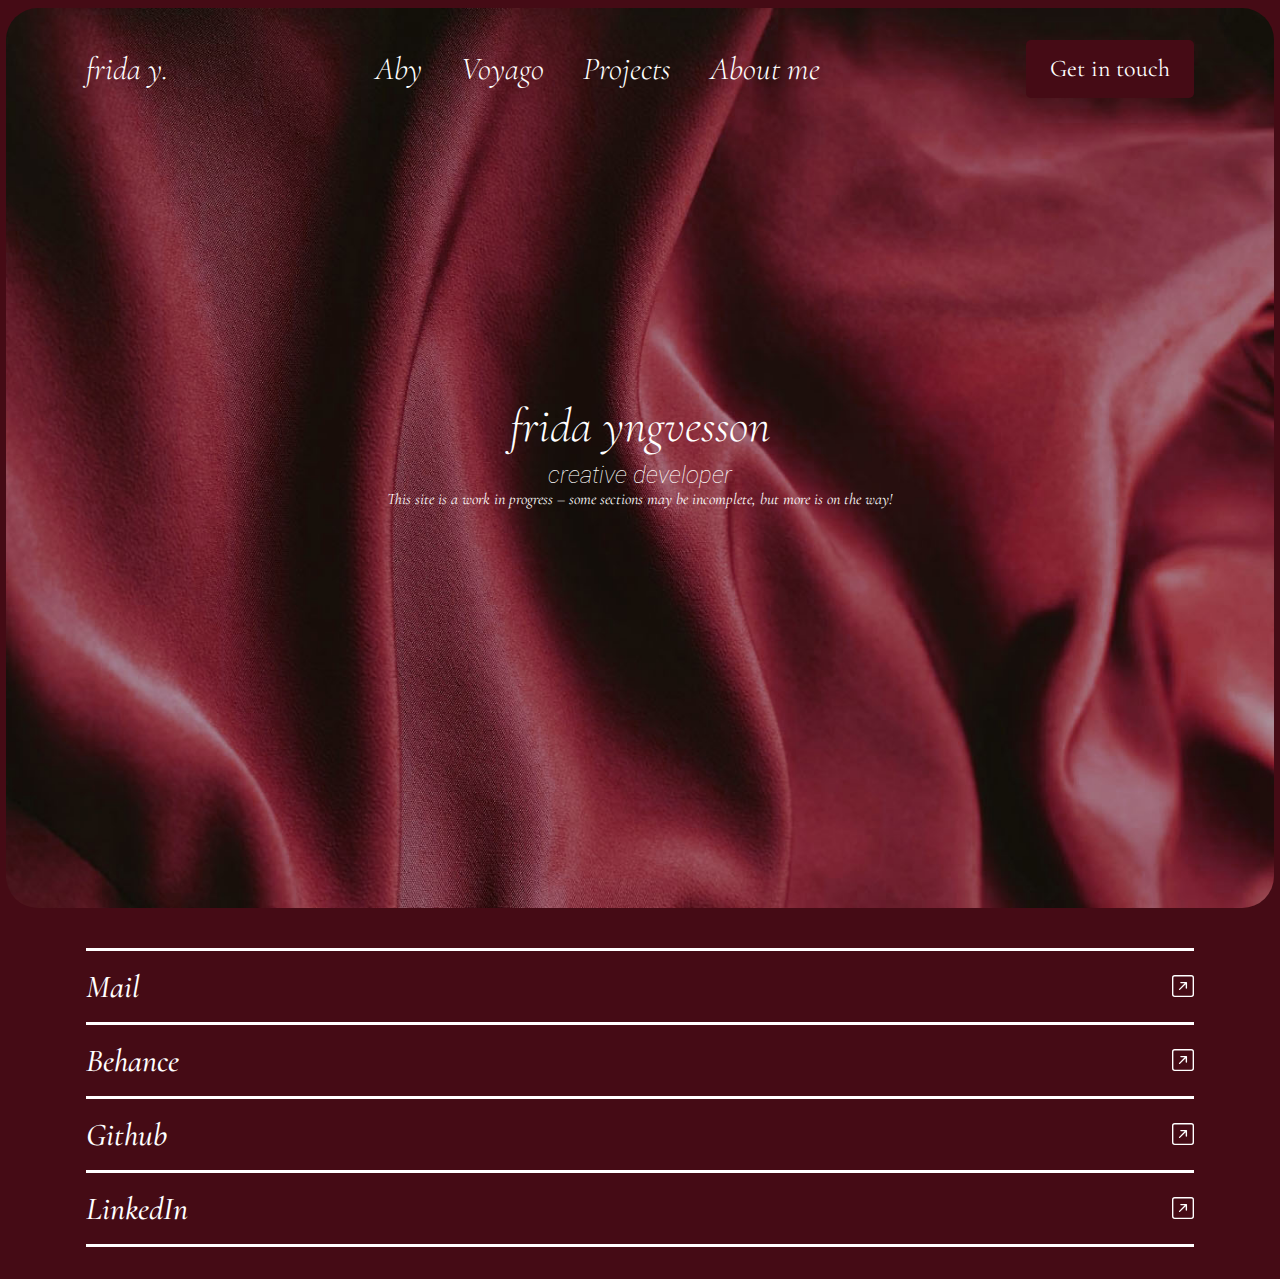
==== index.html @ 57c2e0b3 "Initial commit" ====
<!DOCTYPE html>
<html lang="en">

<head>
    <meta charset="UTF-8">
    <meta name="viewport" content="width=device-width, initial-scale=1.0">
    <link rel="stylesheet" href="style.css">
    <link rel="preconnect" href="https://fonts.googleapis.com">
    <link rel="preconnect" href="https://fonts.gstatic.com" crossorigin>
    <link
        href="https://fonts.googleapis.com/css2?family=Cormorant+Garamond:ital,wght@0,300;0,400;0,500;0,600;0,700;1,300;1,400;1,500;1,600;1,700&family=Roboto:ital,wght@0,100;0,300;0,400;0,500;0,700;0,900;1,100;1,300;1,400;1,500;1,700;1,900&display=swap"
        rel="stylesheet">
    <title>Frida - Portfolio</title>
</head>


<body>
    <section class="main-background-clr">
        <header class="full-width-header">
            <div class="container">

                <div class="navbar">
                    <a href="index.html">frida y.</a>

                    <nav class="main-nav">
                        <a href="project-aby.html">Aby</a>
                        <a href="project-voyago.html">Voyago</a>
                        <a href="/projects.html">Projects</a>
                        <a href="#">About me</a>
                    </nav>

                    <button class="btn-contact">Get in touch</button>
                </div>

                <div class="header-content">
                    <h1>frida yngvesson</h1>
                    <p>creative developer</p>
                    <span>This site is a work in progress – some sections may be incomplete, but more is on the way!</span>
                </div>


            </div>
        </header>
    </section>

 
<footer>
    <section class="main-background-clr contact-section">
        <div class="container">
            <div class="lined-div-top"><a href="#">Mail</a>
                <a href="#"><svg xmlns="http://www.w3.org/2000/svg" width="22" height="22" fill="currentColor" class="bi bi-arrow-up-right-square" viewBox="0 0 16 16">
                    <path fill-rule="evenodd" d="M15 2a1 1 0 0 0-1-1H2a1 1 0 0 0-1 1v12a1 1 0 0 0 1 1h12a1 1 0 0 0 1-1zM0 2a2 2 0 0 1 2-2h12a2 2 0 0 1 2 2v12a2 2 0 0 1-2 2H2a2 2 0 0 1-2-2zm5.854 8.803a.5.5 0 1 1-.708-.707L9.243 6H6.475a.5.5 0 1 1 0-1h3.975a.5.5 0 0 1 .5.5v3.975a.5.5 0 1 1-1 0V6.707z"/>
                  </svg></a>
            </div>
            <div class="lined-div-top"><a href="#">Behance</a>
                <a href="#"><svg xmlns="http://www.w3.org/2000/svg" width="22" height="22" fill="currentColor" class="bi bi-arrow-up-right-square" viewBox="0 0 16 16">
                    <path fill-rule="evenodd" d="M15 2a1 1 0 0 0-1-1H2a1 1 0 0 0-1 1v12a1 1 0 0 0 1 1h12a1 1 0 0 0 1-1zM0 2a2 2 0 0 1 2-2h12a2 2 0 0 1 2 2v12a2 2 0 0 1-2 2H2a2 2 0 0 1-2-2zm5.854 8.803a.5.5 0 1 1-.708-.707L9.243 6H6.475a.5.5 0 1 1 0-1h3.975a.5.5 0 0 1 .5.5v3.975a.5.5 0 1 1-1 0V6.707z"/>
                  </svg></a>
            </div>
            <div class="lined-div-top"><a href="#">Github</a>
                <a href="#"><svg xmlns="http://www.w3.org/2000/svg" width="22" height="22" fill="currentColor" class="bi bi-arrow-up-right-square" viewBox="0 0 16 16">
                    <path fill-rule="evenodd" d="M15 2a1 1 0 0 0-1-1H2a1 1 0 0 0-1 1v12a1 1 0 0 0 1 1h12a1 1 0 0 0 1-1zM0 2a2 2 0 0 1 2-2h12a2 2 0 0 1 2 2v12a2 2 0 0 1-2 2H2a2 2 0 0 1-2-2zm5.854 8.803a.5.5 0 1 1-.708-.707L9.243 6H6.475a.5.5 0 1 1 0-1h3.975a.5.5 0 0 1 .5.5v3.975a.5.5 0 1 1-1 0V6.707z"/>
                  </svg></a>
            </div>
            <div class="lined-div-top lined-div-bottom"><a href="#">LinkedIn</a>
                <a href="#"><svg xmlns="http://www.w3.org/2000/svg" width="22" height="22" fill="currentColor" class="bi bi-arrow-up-right-square" viewBox="0 0 16 16">
                    <path fill-rule="evenodd" d="M15 2a1 1 0 0 0-1-1H2a1 1 0 0 0-1 1v12a1 1 0 0 0 1 1h12a1 1 0 0 0 1-1zM0 2a2 2 0 0 1 2-2h12a2 2 0 0 1 2 2v12a2 2 0 0 1-2 2H2a2 2 0 0 1-2-2zm5.854 8.803a.5.5 0 1 1-.708-.707L9.243 6H6.475a.5.5 0 1 1 0-1h3.975a.5.5 0 0 1 .5.5v3.975a.5.5 0 1 1-1 0V6.707z"/>
                  </svg></a>
            </div>
        </div>
    </section>
</footer>


    <script src="script.js"></script>
</body>

</html>
---- style.css ----
:root {
    --clr-primary: rgb(69, 11, 21);
    --clr-secondary: rgb(255, 255, 255);;
    --clr-accent: white;

    --clr-body-h: black;
    --clr-body-p: black;
}

*, *::before, *::after {
    margin: 0;
    padding: 0;
    box-sizing: border-box;

}

/* General link styling */
* a {
    text-decoration: none; /* Removes underline */
    color: var(--clr-secondary); /* Default link color */
    font-weight: 500; /* Slightly bolder text for emphasis */
}

/* Hover state: changes color on hover */
a:hover {
    color: rgb(219, 112, 147); /* Darker shade for hover */
    text-decoration: underline; /* Adds underline for clarity */
}

/* Active state: when the link is being clicked */
a:active {
    color: rgb(139, 0, 70); /* Even darker shade for active */
    text-decoration: none; /* No underline when active */
}

/* Visited state: styling for links that have been clicked */
a:visited {
    color: rgb(255, 255, 255); /* A subtle gray for visited links */
}

/* Focus state: for keyboard navigation (accessibility) */
a:focus {
    outline: 2px dashed var(--clr-secondary); /* Adds a focus outline */
    outline-offset: 0.7rem; /* Keeps outline slightly away from the text */
}


body {
    font-family: "cormorant garamond", serif;
    font-weight: 400;
    font-style: italic;
}

.container {
    width: 100%;
    margin: 0 auto;
    padding-inline: 1rem;

    @media (width > 768px) {
        max-width: 720px;
    }
    @media (width > 992px) {
        max-width: 960px;
    }
    @media (width > 1200px) {
        max-width: 1140px;
    }
    @media (width > 1400px) {
        max-width: 1320px;
    }
}

.main-background-clr {
    background-color: var(--clr-primary);
    padding-block: .5rem;
    
   
}

/* Allmänt för headern */
.full-width-header {
    width: 99%; /* Gör headern lika bred som viewport */
    margin: 0 auto; /* Centers the div horizontally */
    height: 100svh; /* Ställ in höjden (justera efter behov) */
    padding-top: 2rem;
    background-image: url("Images/satin-brown\ copy.jpg"); /* Lägg till din bakgrundsbild */
    background-size: cover; /* Gör så att bilden täcker hela ytan */
    background-position: center; /* Centrera bilden */
    background-repeat: no-repeat; /* Undvik att bilden upprepas */
    transition: background-position 0.1s ease; /* Lägger till en smidig övergång för bakgrundspositionen */
    border-radius: 2rem;
    position: relative; /* För att kunna centrera det inre innehållet */
}

.full-width-header.warped {
    filter: blur(5px) brightness(0.8); /* Skapa en suddig effekt när bakgrunden förvrängs */
}



/* Ny div för centrerad text */
.header-content {
    position: absolute; /* Gör att den kan positioneras relativt föräldern */
    top: 50%; /* Positionera vertikalt i mitten */
    left: 50%; /* Positionera horisontellt i mitten */
    transform: translate(-50%, -50%); /* Justera så att den verkligen är centrerad */
    text-align: center; /* Centrerar texten horisontellt */
    color: white; /* Vit textfärg så den syns på mörk bakgrund */
}

.header-content h1 {
    font-size: 3rem; /* Större rubrik */
    margin-bottom: 1rem; /* Utrymme under rubriken */
    font-weight: 100;
    line-height: 2.3rem;
    
}

.header-content p {
    font-size: 1.5rem; /* Lite mindre text */
    font-family: "roboto", serif;
    font-weight: 100;
    
}



.navbar {
    display: flex;
    margin-bottom: 4rem;
    /* color: rgb(255, 255, 255); */
    justify-content: space-between; /* Utrymme mellan länkar och knapp */
    align-items: center;

    a {
        font-size: 2rem; 
        font-weight: 100;
    }
}

.main-nav {
    margin-inline: 2rem;
    font-size: 2rem;
    text-align: center;
    
    a {
        margin-inline: 1rem;
        
    }
    
}

.btn-contact {
    background-color: var(--clr-primary);
    color: var(--clr-secondary);
    font-size: 1.5rem;
    font-family: "cormorant garamond", serif;
    padding: .9rem 1.5rem;
    border-radius: 5px;
    border: none;
    cursor: pointer;
}

.btn-contact:hover {
    background-color: var(--clr-secondary); /* Ändrar bakgrundsfärgen vid hover */
    color: var(--clr-primary); /* Ändrar textfärgen vid hover */
    transition: background-color 0.3s ease, color 0.3s ease; /* Smidig övergång */
}


/* Disabled link (if necessary) */
/* a[disabled] {
    color: #aaa;
    pointer-events: none;
    cursor: not-allowed; 
} */

.contact-section {
    padding-block: 2rem;
    font-size: 2rem;


}

.lined-div-bottom{
    padding-block: 1rem;
    border-bottom: .2rem solid white;
}

.lined-div-top {
    display: flex;
    justify-content: space-between;
    align-items: center;
    padding: 10px 0; /* Valfritt för att skapa mellanrum */
    padding-block: 1rem;

    border-top: .2rem solid white;
}

.lined-div-top a {
    text-decoration: none; /* Valfritt för att ta bort understrykning */
  
}






@media (max-width: 576px ) {
    /* Header */
    .navbar {
        display: none;
       
    }

}
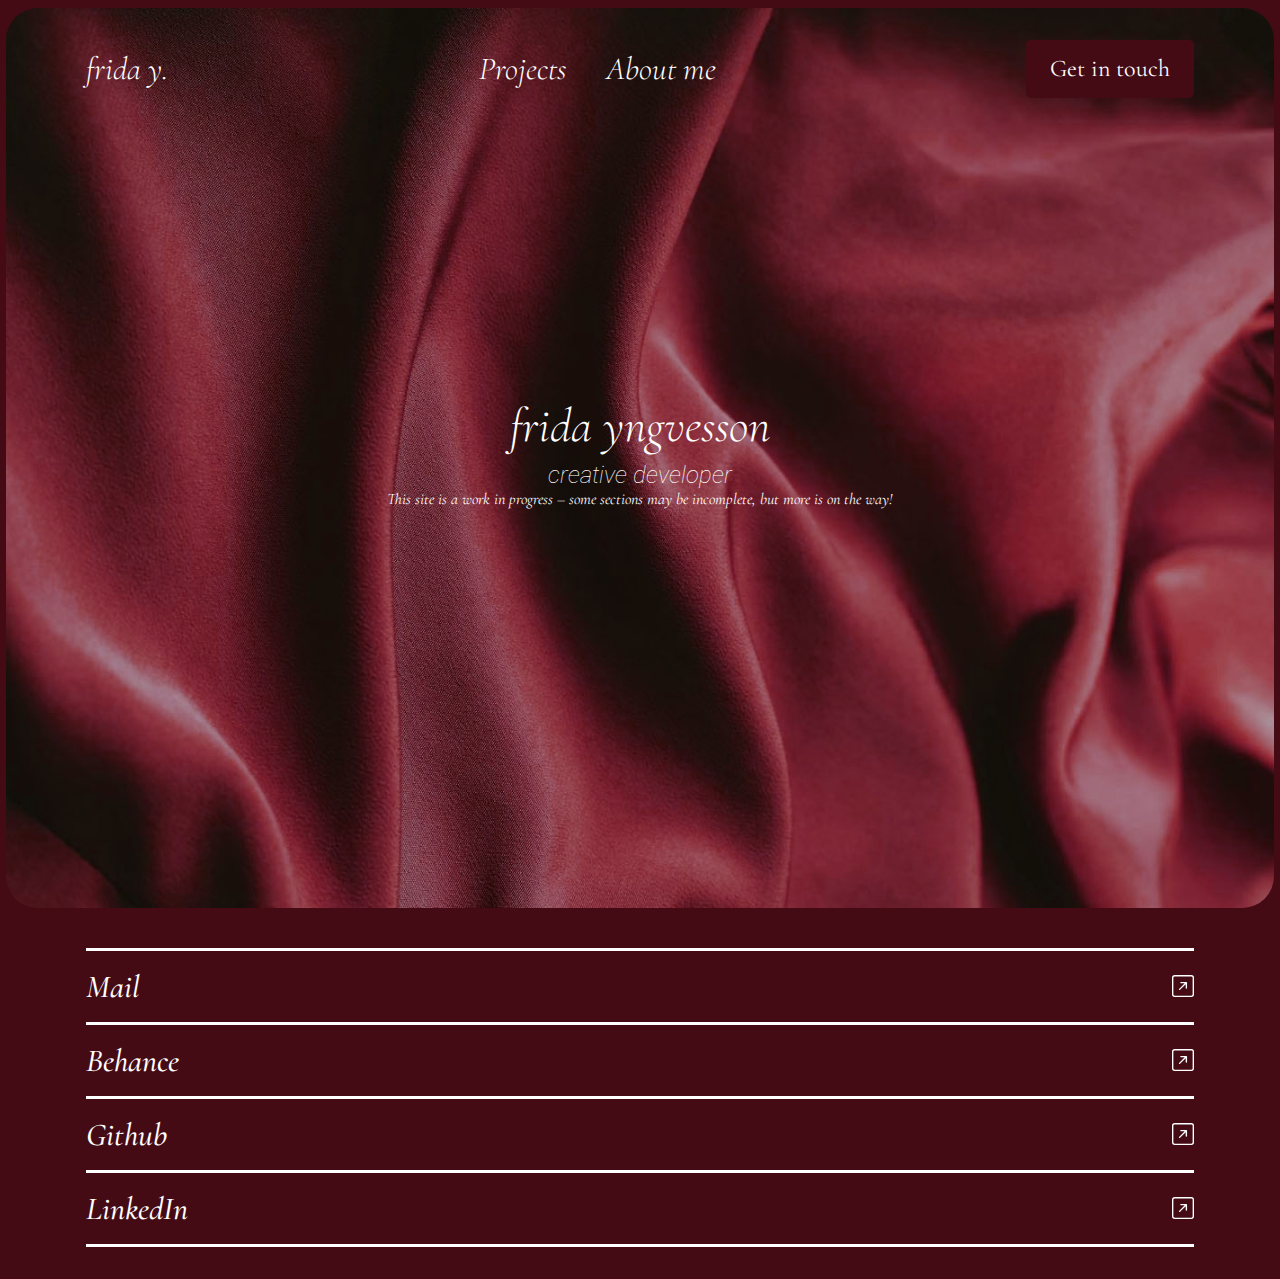
==== commit 70ecbcc9: "Updated project descriptions and added mailto link" ====
--- a/index.html
+++ b/index.html
@@ -23,8 +23,6 @@
                     <a href="index.html">frida y.</a>
 
                     <nav class="main-nav">
-                        <a href="project-aby.html">Aby</a>
-                        <a href="project-voyago.html">Voyago</a>
                         <a href="/projects.html">Projects</a>
                         <a href="#">About me</a>
                     </nav>
@@ -47,22 +45,22 @@
 <footer>
     <section class="main-background-clr contact-section">
         <div class="container">
-            <div class="lined-div-top"><a href="#">Mail</a>
+            <div class="lined-div-top"><a href="mailto:fridayngvesson1@gmail.com">Mail</a>
                 <a href="#"><svg xmlns="http://www.w3.org/2000/svg" width="22" height="22" fill="currentColor" class="bi bi-arrow-up-right-square" viewBox="0 0 16 16">
                     <path fill-rule="evenodd" d="M15 2a1 1 0 0 0-1-1H2a1 1 0 0 0-1 1v12a1 1 0 0 0 1 1h12a1 1 0 0 0 1-1zM0 2a2 2 0 0 1 2-2h12a2 2 0 0 1 2 2v12a2 2 0 0 1-2 2H2a2 2 0 0 1-2-2zm5.854 8.803a.5.5 0 1 1-.708-.707L9.243 6H6.475a.5.5 0 1 1 0-1h3.975a.5.5 0 0 1 .5.5v3.975a.5.5 0 1 1-1 0V6.707z"/>
                   </svg></a>
             </div>
-            <div class="lined-div-top"><a href="#">Behance</a>
+            <div class="lined-div-top"><a href="https://www.behance.net/fridayngvesson">Behance</a>
                 <a href="#"><svg xmlns="http://www.w3.org/2000/svg" width="22" height="22" fill="currentColor" class="bi bi-arrow-up-right-square" viewBox="0 0 16 16">
                     <path fill-rule="evenodd" d="M15 2a1 1 0 0 0-1-1H2a1 1 0 0 0-1 1v12a1 1 0 0 0 1 1h12a1 1 0 0 0 1-1zM0 2a2 2 0 0 1 2-2h12a2 2 0 0 1 2 2v12a2 2 0 0 1-2 2H2a2 2 0 0 1-2-2zm5.854 8.803a.5.5 0 1 1-.708-.707L9.243 6H6.475a.5.5 0 1 1 0-1h3.975a.5.5 0 0 1 .5.5v3.975a.5.5 0 1 1-1 0V6.707z"/>
                   </svg></a>
             </div>
-            <div class="lined-div-top"><a href="#">Github</a>
+            <div class="lined-div-top"><a href="https://github.com/fridayngvesson">Github</a>
                 <a href="#"><svg xmlns="http://www.w3.org/2000/svg" width="22" height="22" fill="currentColor" class="bi bi-arrow-up-right-square" viewBox="0 0 16 16">
                     <path fill-rule="evenodd" d="M15 2a1 1 0 0 0-1-1H2a1 1 0 0 0-1 1v12a1 1 0 0 0 1 1h12a1 1 0 0 0 1-1zM0 2a2 2 0 0 1 2-2h12a2 2 0 0 1 2 2v12a2 2 0 0 1-2 2H2a2 2 0 0 1-2-2zm5.854 8.803a.5.5 0 1 1-.708-.707L9.243 6H6.475a.5.5 0 1 1 0-1h3.975a.5.5 0 0 1 .5.5v3.975a.5.5 0 1 1-1 0V6.707z"/>
                   </svg></a>
             </div>
-            <div class="lined-div-top lined-div-bottom"><a href="#">LinkedIn</a>
+            <div class="lined-div-top lined-div-bottom"><a href="www.linkedin.com/in/frida-yngvesson">LinkedIn</a>
                 <a href="#"><svg xmlns="http://www.w3.org/2000/svg" width="22" height="22" fill="currentColor" class="bi bi-arrow-up-right-square" viewBox="0 0 16 16">
                     <path fill-rule="evenodd" d="M15 2a1 1 0 0 0-1-1H2a1 1 0 0 0-1 1v12a1 1 0 0 0 1 1h12a1 1 0 0 0 1-1zM0 2a2 2 0 0 1 2-2h12a2 2 0 0 1 2 2v12a2 2 0 0 1-2 2H2a2 2 0 0 1-2-2zm5.854 8.803a.5.5 0 1 1-.708-.707L9.243 6H6.475a.5.5 0 1 1 0-1h3.975a.5.5 0 0 1 .5.5v3.975a.5.5 0 1 1-1 0V6.707z"/>
                   </svg></a>
--- a/style.css
+++ b/style.css
@@ -207,14 +207,14 @@
 
 
 
-@media (max-width: 576px ) {
-    /* Header */
+/* @media (max-width: 576px ) {
+    
     .navbar {
         display: none;
        
     }
 
-}
-
-
-
+} */
+
+
+
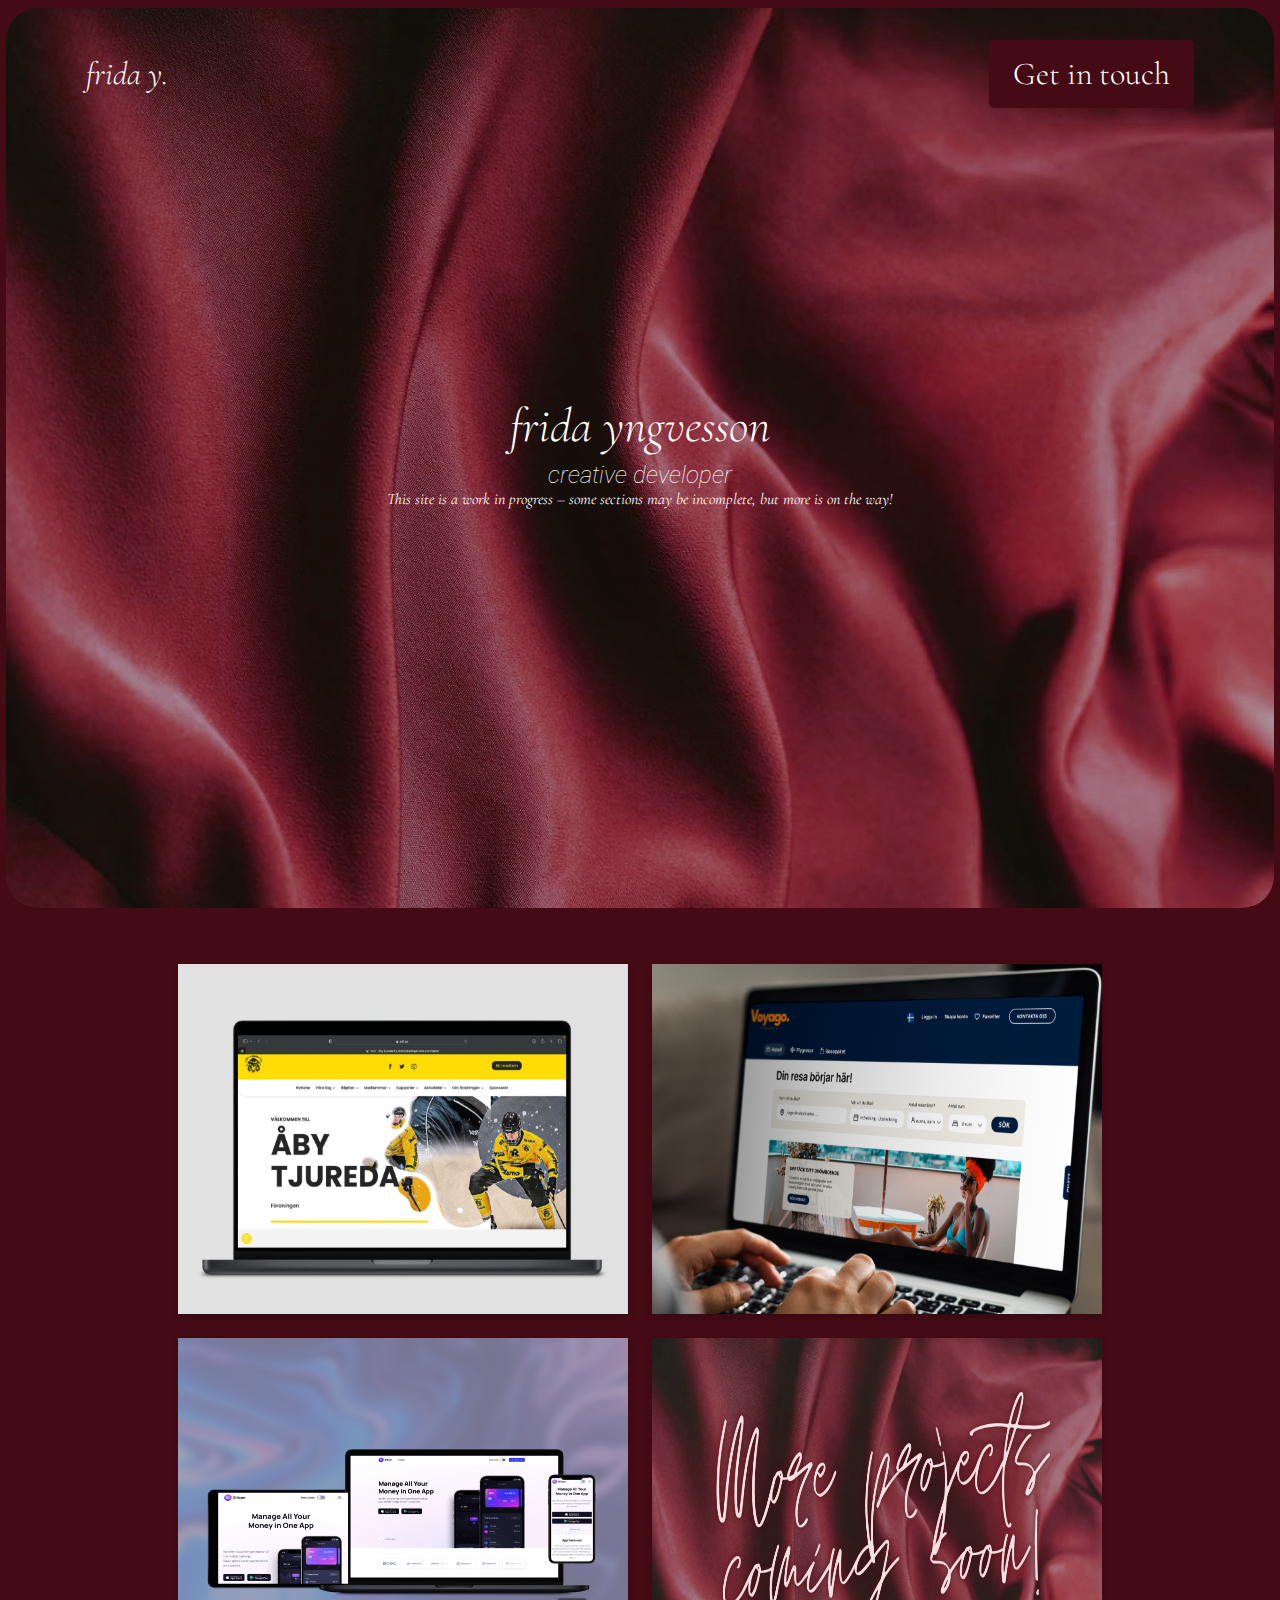
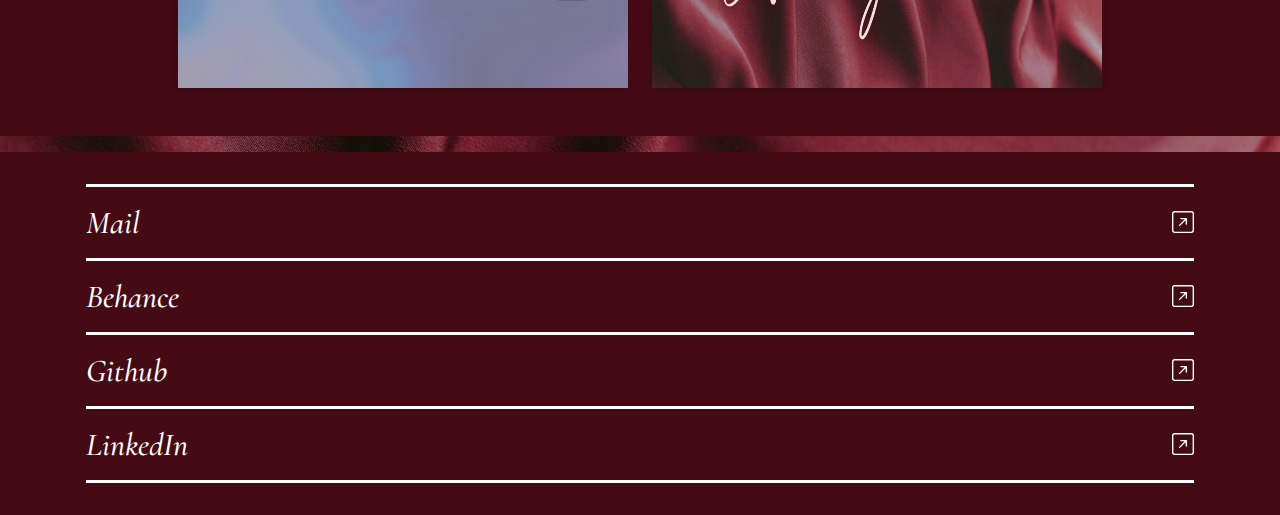
==== commit 3c118db9: "Single page update" ====
--- a/index.html
+++ b/index.html
@@ -5,6 +5,7 @@
     <meta charset="UTF-8">
     <meta name="viewport" content="width=device-width, initial-scale=1.0">
     <link rel="stylesheet" href="style.css">
+    <link rel="stylesheet" href="projects.css">
     <link rel="preconnect" href="https://fonts.googleapis.com">
     <link rel="preconnect" href="https://fonts.gstatic.com" crossorigin>
     <link
@@ -23,11 +24,11 @@
                     <a href="index.html">frida y.</a>
 
                     <nav class="main-nav">
-                        <a href="/projects.html">Projects</a>
-                        <a href="#">About me</a>
+                        
+            
                     </nav>
 
-                    <button class="btn-contact">Get in touch</button>
+                    <button class="btn-contact"><a href="#footer-link">Get in touch</a></button>
                 </div>
 
                 <div class="header-content">
@@ -41,8 +42,69 @@
         </header>
     </section>
 
+    <section class="main-background-clr">
+    
+        <a href="project-aby.html">
+          <div class="card-wrapper">
+              <div class="card-container">
+                  <div class="flip-card">
+                      <div class="flip-card-inner">
+                          <div class="flip-card-front">
+                              <img src="Images/aby-profile.png" alt="Avatar" style="width:450px;height:350px;">
+                          </div>
+                          <div class="flip-card-back">
+                              <h1>Åby Tjureda IF</h1> 
+                              <p>UX/UI, Figma & Wordpress</p> 
+                              <p>We handled the entire design process, from concept to execution, and built the final design in WordPress using the Divi theme builder.</p>
+                          </div>
+                      </div>
+                  </div>
+                </a>
+              
+                <a href="project-voyago.html">
+                  <div class="flip-card">
+                      <div class="flip-card-inner">
+                          <div class="flip-card-front">
+                              <img src="Images/voyago-profile.png" alt="Avatar" style="width:450px;height:350px;">
+                          </div>
+                          <div class="flip-card-back">
+                              <h1>Voyago</h1> 
+                              <p>UX-design, Figma & React</p> 
+                              <p>We developed a design inspired by a persona and brought it to life through implementation.</p>
+                          </div>
+                      </div>
+                  </div>
+                </a>
+                  <div class="flip-card">
+                      <div class="flip-card-inner">
+                          <div class="flip-card-front">
+                              <img src="Images/silicon-design-mockup.png" alt="Avatar" style="width:450px;height:350px;">
+                          </div>
+                          <div class="flip-card-back">
+                              <h1>Silicon Design</h1> 
+                              <p>Html & CSS</p> 
+                              <p>The design is a Figma prototype, which I then replicated using HTML and CSS for desktop, tablet, and mobile responsiveness.</p>
+                          </div>
+                      </div>
+                  </div>
+                  <div class="flip-card">
+                      <div class="flip-card-inner">
+                          <div class="flip-card-front">
+                              <img src="Images/More-coming-soon.png" alt="Avatar" style="width:450px;height:350px;">
+                          </div>
+                          <div class="flip-card-back">
+                              <h1>frida.y</h1> 
+                              <p> I’m constantly creating!</p> 
+                              <p> More projects will be added soon.</p>
+                          </div>
+                      </div>
+                  </div>
+              </div>
+          </div>
+        </section>
+
  
-<footer>
+<footer id="footer-link">
     <section class="main-background-clr contact-section">
         <div class="container">
             <div class="lined-div-top"><a href="mailto:fridayngvesson1@gmail.com">Mail</a>
@@ -60,7 +122,7 @@
                     <path fill-rule="evenodd" d="M15 2a1 1 0 0 0-1-1H2a1 1 0 0 0-1 1v12a1 1 0 0 0 1 1h12a1 1 0 0 0 1-1zM0 2a2 2 0 0 1 2-2h12a2 2 0 0 1 2 2v12a2 2 0 0 1-2 2H2a2 2 0 0 1-2-2zm5.854 8.803a.5.5 0 1 1-.708-.707L9.243 6H6.475a.5.5 0 1 1 0-1h3.975a.5.5 0 0 1 .5.5v3.975a.5.5 0 1 1-1 0V6.707z"/>
                   </svg></a>
             </div>
-            <div class="lined-div-top lined-div-bottom"><a href="www.linkedin.com/in/frida-yngvesson">LinkedIn</a>
+            <div class="lined-div-top lined-div-bottom"><a href="https://www.linkedin.com/in/frida-yngvesson">LinkedIn</a>
                 <a href="#"><svg xmlns="http://www.w3.org/2000/svg" width="22" height="22" fill="currentColor" class="bi bi-arrow-up-right-square" viewBox="0 0 16 16">
                     <path fill-rule="evenodd" d="M15 2a1 1 0 0 0-1-1H2a1 1 0 0 0-1 1v12a1 1 0 0 0 1 1h12a1 1 0 0 0 1-1zM0 2a2 2 0 0 1 2-2h12a2 2 0 0 1 2 2v12a2 2 0 0 1-2 2H2a2 2 0 0 1-2-2zm5.854 8.803a.5.5 0 1 1-.708-.707L9.243 6H6.475a.5.5 0 1 1 0-1h3.975a.5.5 0 0 1 .5.5v3.975a.5.5 0 1 1-1 0V6.707z"/>
                   </svg></a>
--- a/projects.css
+++ b/projects.css
@@ -0,0 +1,140 @@
+/* Small header */
+.main-background-clr-small {
+    background-color: var(--clr-primary);
+    padding-block: .7rem;
+   
+}
+.small-header {
+    width: 99%; /* Gör headern lika bred som viewport */
+    margin: 0 auto; /* Centers the div horizontally */
+    height: 18svh; /* Ställ in höjden (justera efter behov) */
+    padding-top: 2rem;
+    background-image: url("Images/satin-brown\ copy.jpg"); /* Lägg till din bakgrundsbild */
+    background-size: cover; /* Gör så att bilden täcker hela ytan */
+    background-position: center; /* Centrera bilden */
+    background-repeat: no-repeat; /* Undvik att bilden upprepas */
+    transition: background-position 0.1s ease; /* Lägger till en smidig övergång för bakgrundspositionen */
+    position: relative; /* För att kunna centrera det inre innehållet */
+}
+
+
+
+.card-container {
+    display: flex; /* Använder flexbox */
+    justify-content: center; 
+    align-items: center; /* Centrerar korten vertikalt (om höjden varierar) */
+    gap: .5rem; /* Mellanrum mellan korten */
+    margin: 1rem auto; 
+    flex-wrap: wrap; /* Gör att korten bryts till nästa rad om det inte finns plats */
+    
+}
+
+.card-wrapper {
+    overflow: hidden; /* Prevents overflow into the footer */
+    padding: 1rem; /* Adds padding around the card container */
+   
+}
+
+.flip-card {
+    background-color: transparent;
+    width: 450px;
+    height: 350px;
+    perspective: 1000px; /* Behåller 3D-effekten */
+    margin: .5rem; /* Försäkra att det finns lite extra marginal */
+   
+    
+    
+}
+
+.flip-card-inner {
+    position: relative;
+    width: 100%;
+    height: 100%;
+    text-align: center;
+    transition: transform 0.6s;
+    transform-style: preserve-3d;
+    box-shadow: 0 4px 8px 0 rgba(0,0,0,0.2);
+}
+
+.flip-card:hover .flip-card-inner {
+    transform: rotateY(180deg);
+}
+
+.flip-card-front, .flip-card-back {
+    position: absolute;
+    width: 100%;
+    height: 100%;
+    -webkit-backface-visibility: hidden;
+    backface-visibility: hidden;
+}
+
+.flip-card-front {
+    background-color: #bbb;
+    color: black;
+}
+
+.flip-card-back {
+    background-color:  rgba(221, 96, 117, 0.232);
+    color: rgb(255, 255, 255);
+    transform: rotateY(180deg);
+    display: flex;
+    flex-direction: column;
+    justify-content: center;
+    align-items: center;
+    padding: 1rem;
+    box-shadow: inset 0 0 10px rgba(0, 0, 0, 0.1);
+    border-radius: 10px;
+}
+
+.flip-card-back h1 {
+    font-size: 1.5rem;
+    margin-bottom: 0.5rem;
+}
+
+.flip-card-back p {
+    font-size: 1rem;
+    margin: 0.2rem 0;
+}
+
+/* Projects */
+.projects {
+    background-color: var(--clr-primary);
+  
+    display: flex; /* Gör sektionen till en flex-container */
+    justify-content: center; /* Centrerar horisontellt */
+    align-items: center; /* Centrerar vertikalt */
+    margin: 0; /* Tar bort eventuell extra marginal */
+}
+.aby {
+    display: flex; /* Om du vill centrera innehåll inom denna behållare */
+    flex-wrap: wrap;
+    justify-content: center; /* Centrerar horisontellt */
+    align-items: center; /* Centrerar vertikalt */
+    
+    img {
+       width: 70%;
+    }
+}
+
+.voyago {
+    display: flex; /* Om du vill centrera innehåll inom denna behållare */
+    justify-content: center; /* Centrerar horisontellt */
+    align-items: center; /* Centrerar vertikalt */
+}
+
+.voyago-img {
+    width: 70%; /* Bevarar storlek */
+}
+
+
+/* Footer */
+
+footer {
+    background-image: url("Images/satin-brown\ copy.jpg"); /* Lägg till din bakgrundsbild */
+    background-size: cover; /* Gör så att bilden täcker hela ytan */
+    background-position: center; /* Centrera bilden */
+    background-repeat: no-repeat; /* Undvik att bilden upprepas */
+    transition: background-position 0.1s ease; /* Lägger till en smidig övergång för bakgrundspositionen */
+    position: relative; /* För att kunna centrera det inre innehållet */
+    padding-top: 1rem;
+}
